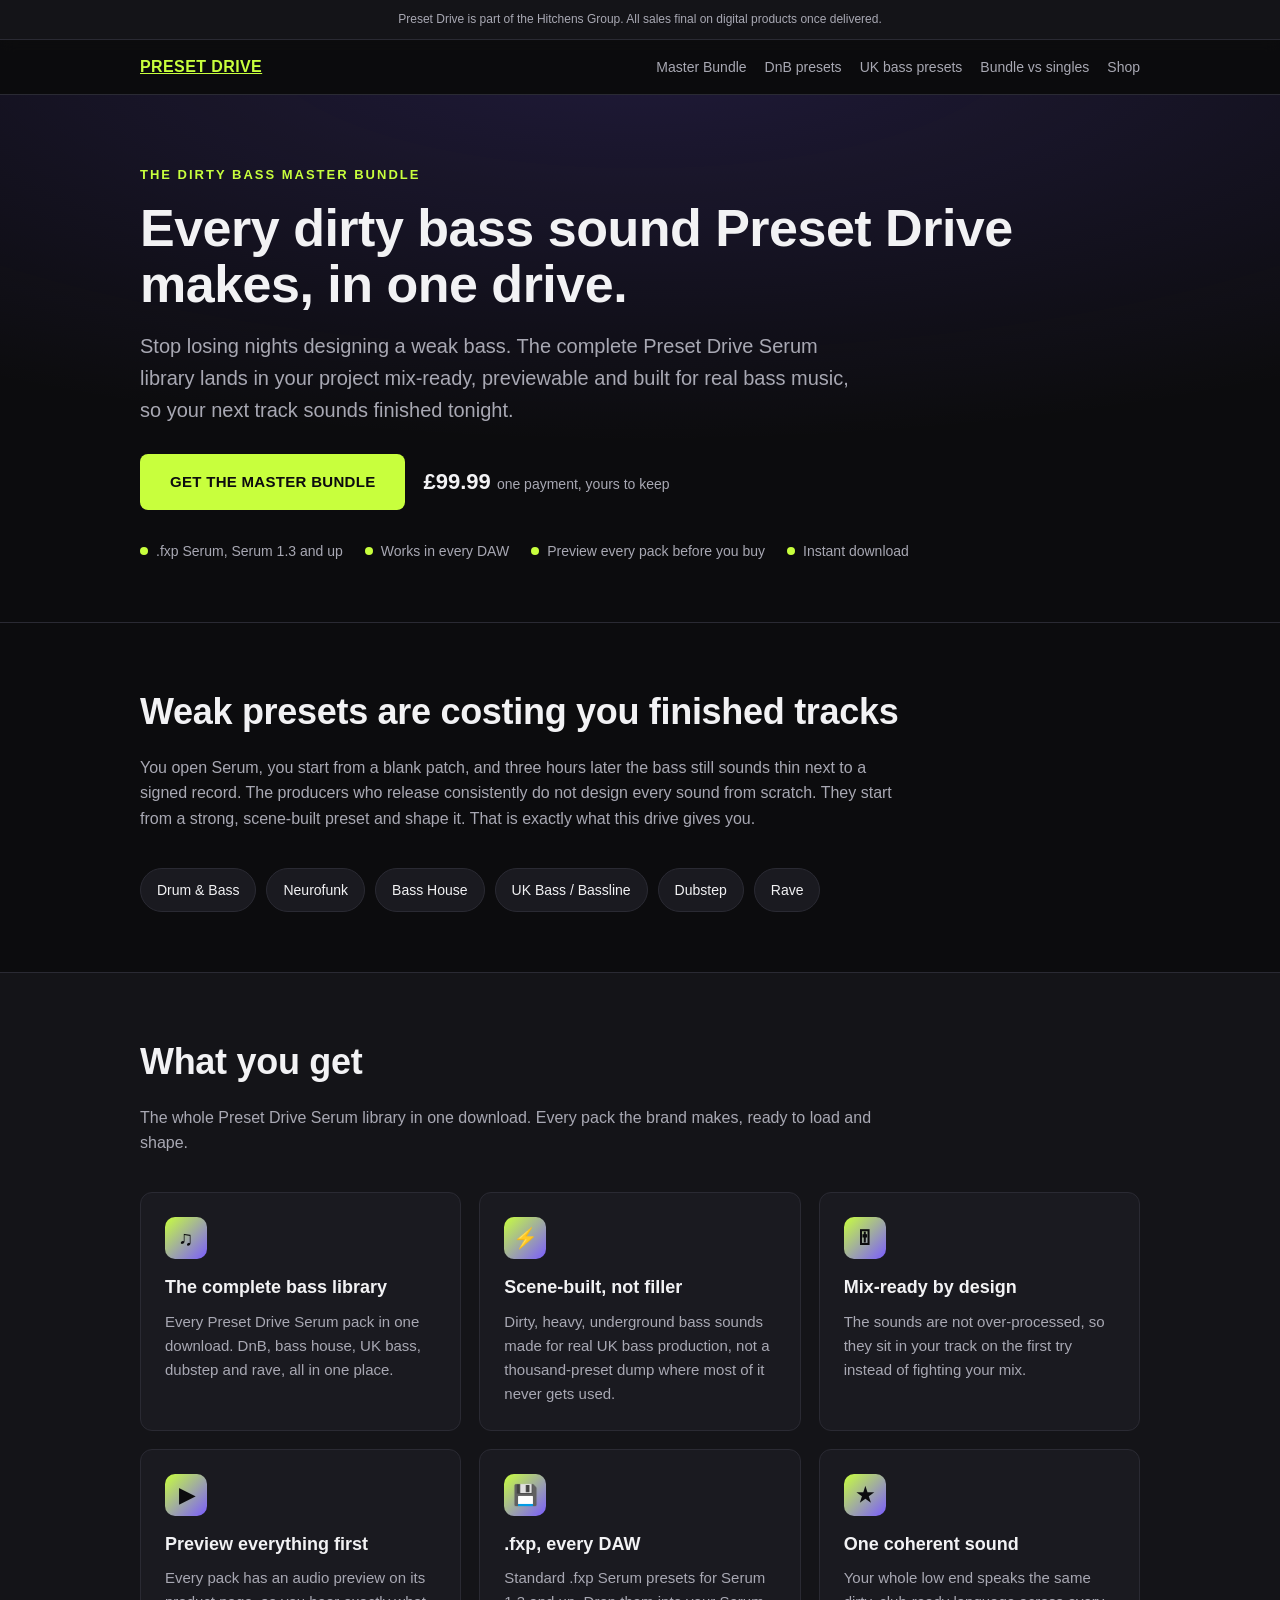
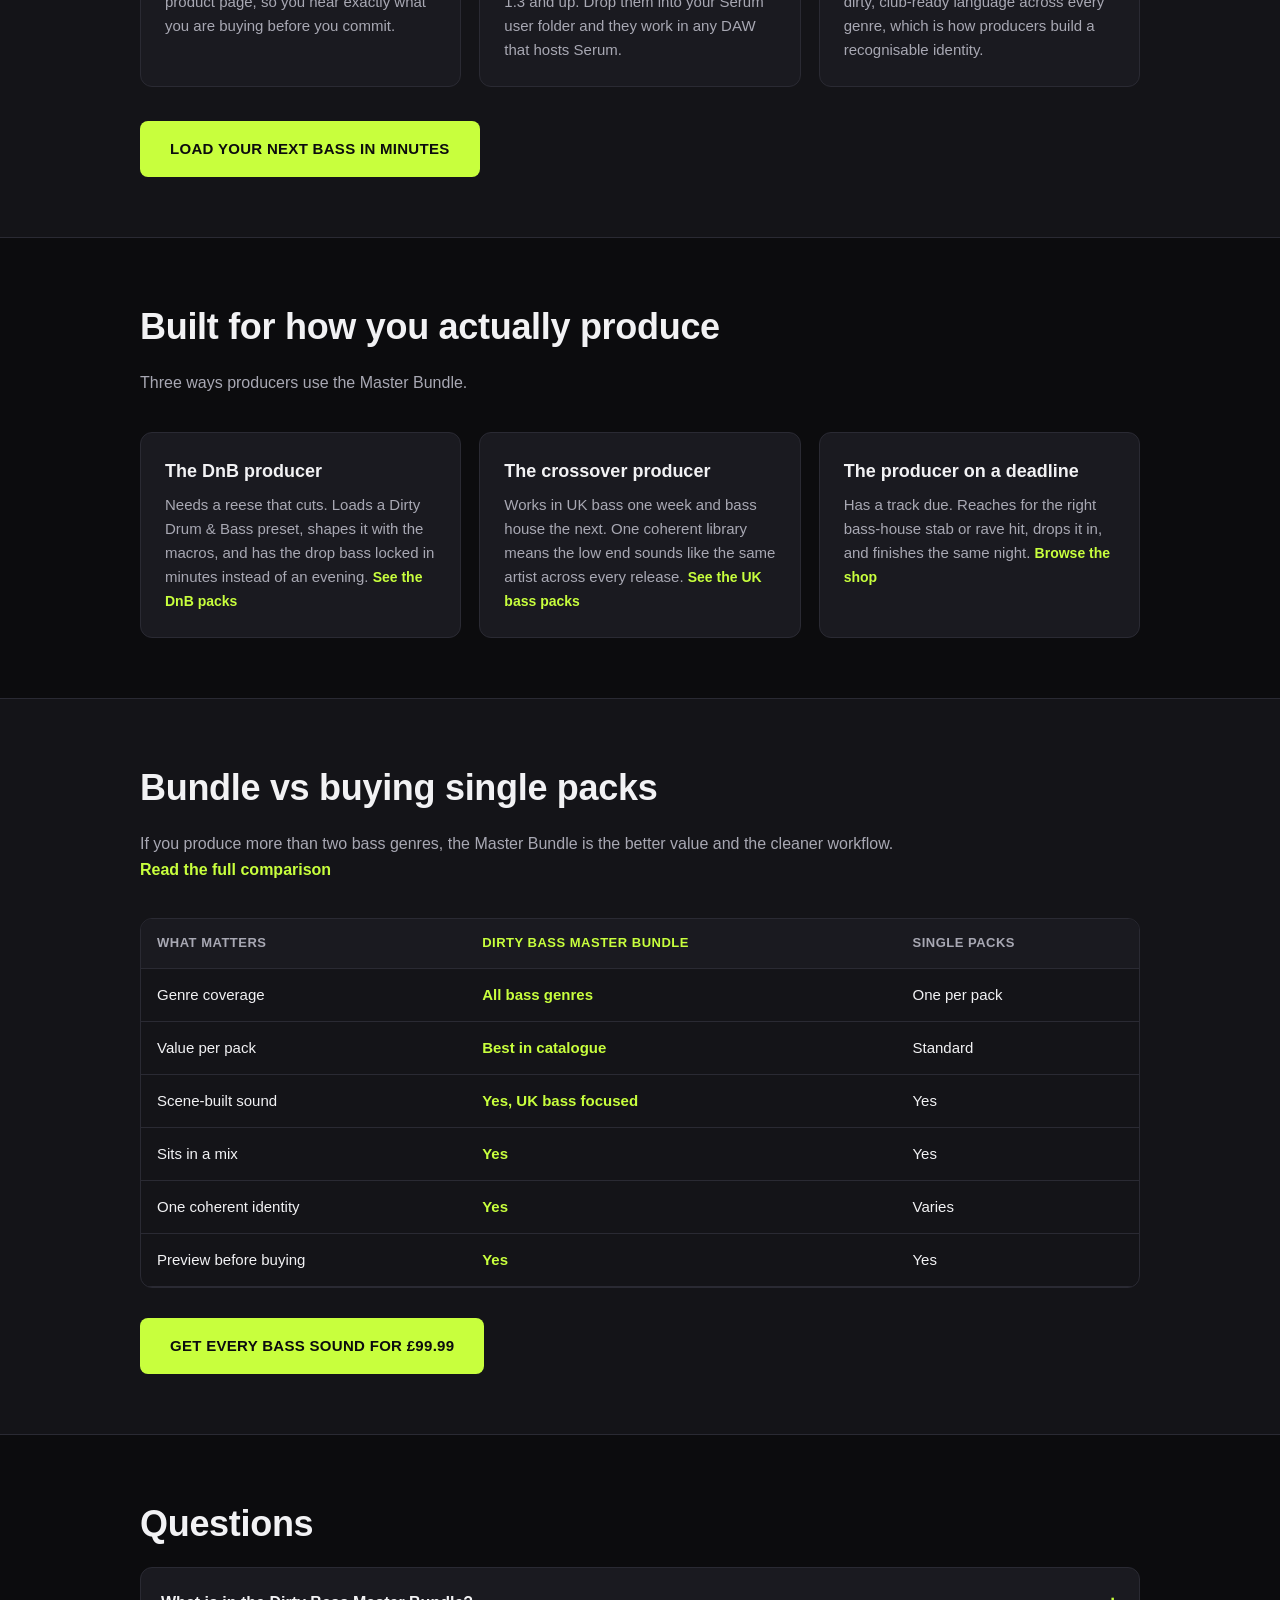
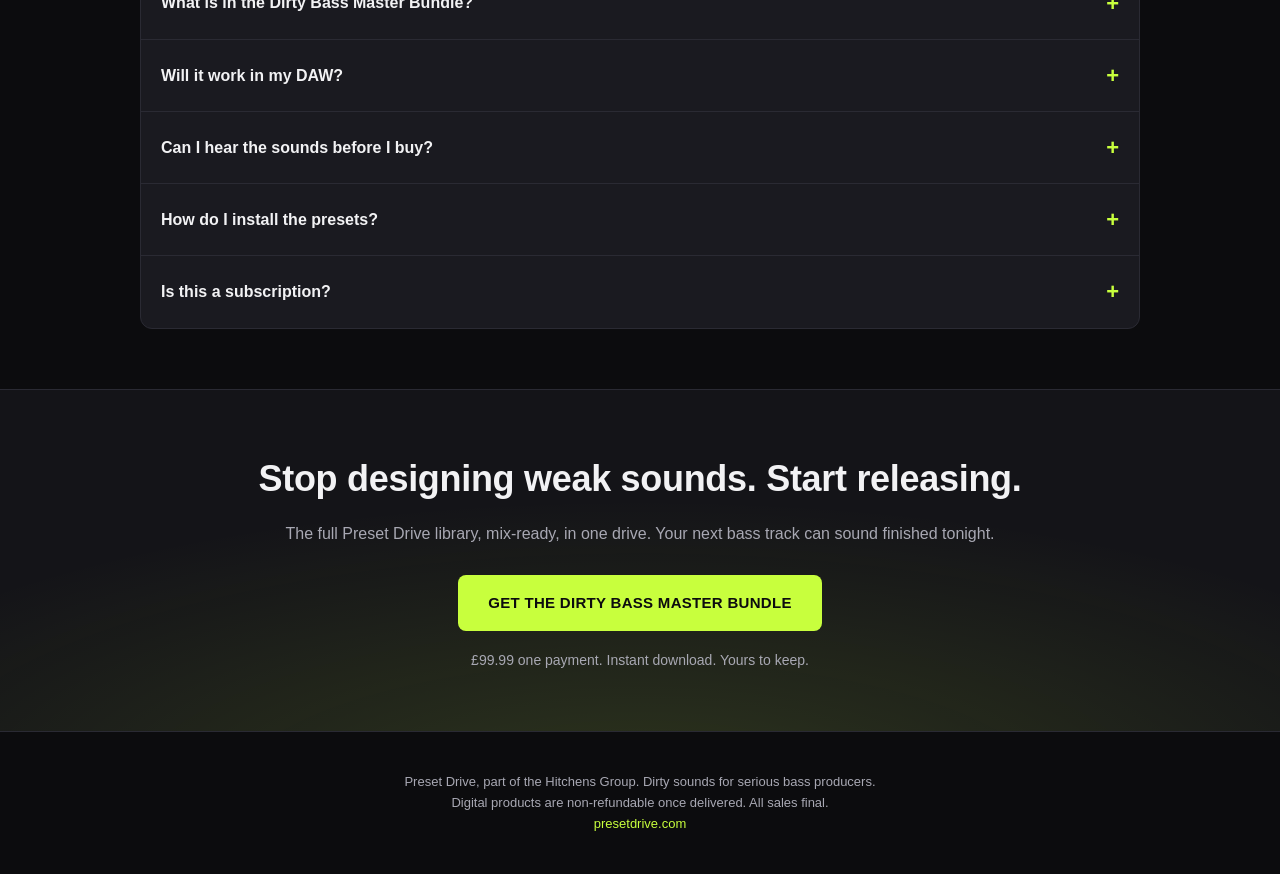
==== index.html @ ef48118b "Preset Drive bass presets content site Static marketing pages driving high-intent traffic to presetd" ====
<!DOCTYPE html>
<html lang="en">
<head>
<meta charset="UTF-8">
<meta name="viewport" content="width=device-width, initial-scale=1.0">
<title>Dirty Bass Master Bundle | Every Preset Drive Serum Sound in One Drive</title>
<meta name="description" content="The complete Preset Drive Serum library in one download. Dirty bass for DnB, bass house, UK bass, dubstep and rave. Mix-ready, previewable, .fxp, every DAW.">
<link rel="canonical" href="https://presetdrive.com/product/dirty-bass-master-bundle/">
<meta property="og:title" content="Dirty Bass Master Bundle | Every Preset Drive Serum Sound in One Drive">
<meta property="og:description" content="The complete Preset Drive Serum library in one download. Dirty bass for DnB, bass house, UK bass, dubstep and rave.">
<meta property="og:type" content="website">
<style>
  :root{
    --bg:#0c0c0e; --bg2:#141418; --card:#1a1a20; --line:#2a2a33;
    --text:#f2f2f4; --muted:#a8a8b3; --accent:#c8ff3d; --accent2:#7a5cff;
  }
  *{box-sizing:border-box;margin:0;padding:0}
  body{font-family:-apple-system,BlinkMacSystemFont,"Segoe UI",Roboto,Helvetica,Arial,sans-serif;background:var(--bg);color:var(--text);line-height:1.6;-webkit-font-smoothing:antialiased}
  .wrap{max-width:1040px;margin:0 auto;padding:0 20px}
  a{color:inherit}
  .btn{display:inline-block;background:var(--accent);color:#0c0c0e;font-weight:800;text-decoration:none;padding:16px 30px;border-radius:8px;letter-spacing:.3px;text-transform:uppercase;font-size:15px;transition:transform .12s ease, box-shadow .12s ease}
  .btn:hover{transform:translateY(-2px);box-shadow:0 10px 30px rgba(200,255,61,.25)}
  .disclosure{font-size:12px;color:var(--muted);text-align:center;padding:10px 20px;background:var(--bg2);border-bottom:1px solid var(--line)}
  /* nav */
  nav.topnav{position:sticky;top:0;z-index:20;background:rgba(12,12,14,.92);backdrop-filter:blur(8px);border-bottom:1px solid var(--line)}
  nav.topnav .wrap{display:flex;align-items:center;justify-content:space-between;padding:14px 20px;flex-wrap:wrap;gap:10px}
  nav.topnav .brand{font-weight:800;letter-spacing:.4px;color:var(--accent)}
  nav.topnav .links{display:flex;gap:18px;flex-wrap:wrap;font-size:14px}
  nav.topnav .links a{color:var(--muted);text-decoration:none}
  nav.topnav .links a:hover{color:var(--text)}
  /* hero */
  .hero{padding:70px 0 60px;background:radial-gradient(1200px 400px at 50% -10%, rgba(122,92,255,.18), transparent), var(--bg)}
  .eyebrow{color:var(--accent);font-weight:700;letter-spacing:2px;text-transform:uppercase;font-size:13px;margin-bottom:14px}
  h1{font-size:clamp(30px,5vw,52px);line-height:1.08;font-weight:800;letter-spacing:-.5px}
  .sub{color:var(--muted);font-size:clamp(16px,2.2vw,20px);margin:18px 0 28px;max-width:720px}
  .cta-row{display:flex;gap:14px;flex-wrap:wrap;align-items:center}
  .price{font-size:22px;font-weight:800;margin-left:4px}
  .price small{color:var(--muted);font-weight:500;font-size:14px}
  .trustbar{display:flex;gap:22px;flex-wrap:wrap;margin-top:30px;color:var(--muted);font-size:14px}
  .trustbar span{display:flex;align-items:center;gap:8px}
  .dot{width:8px;height:8px;border-radius:50%;background:var(--accent)}
  /* sections */
  section{padding:60px 0;border-top:1px solid var(--line)}
  .alt{background:var(--bg2)}
  h2{font-size:clamp(24px,3.5vw,36px);font-weight:800;letter-spacing:-.3px;margin-bottom:14px}
  .lead{color:var(--muted);max-width:760px;margin-bottom:36px}
  /* feature grid */
  .grid{display:grid;grid-template-columns:repeat(auto-fit,minmax(260px,1fr));gap:18px}
  .feat{background:var(--card);border:1px solid var(--line);border-radius:12px;padding:24px}
  .ico{width:42px;height:42px;border-radius:10px;background:linear-gradient(135deg,var(--accent),var(--accent2));display:flex;align-items:center;justify-content:center;font-size:20px;font-weight:900;color:#0c0c0e;margin-bottom:14px}
  .feat h3{font-size:18px;margin-bottom:8px}
  .feat p{color:var(--muted);font-size:15px}
  .feat a{color:var(--accent);text-decoration:none;font-weight:700;font-size:14px}
  /* genre chips */
  .chips{display:flex;gap:10px;flex-wrap:wrap;margin-top:24px}
  .chip{border:1px solid var(--line);background:var(--card);padding:10px 16px;border-radius:30px;font-size:14px;color:var(--text);text-decoration:none}
  .chip:hover{border-color:var(--accent)}
  /* table */
  .tablewrap{overflow-x:auto;border:1px solid var(--line);border-radius:12px}
  table{width:100%;border-collapse:collapse;min-width:520px}
  th,td{padding:14px 16px;text-align:left;border-bottom:1px solid var(--line);font-size:15px}
  th{background:var(--card);font-size:13px;text-transform:uppercase;letter-spacing:.5px;color:var(--muted)}
  .rec{color:var(--accent);font-weight:800}
  td.tick{color:var(--accent);font-weight:800}
  /* faq */
  .faq{border:1px solid var(--line);border-radius:12px;overflow:hidden;background:var(--card)}
  details{border-bottom:1px solid var(--line)}
  details:last-child{border-bottom:none}
  summary{cursor:pointer;padding:18px 20px;font-weight:700;list-style:none;display:flex;justify-content:space-between;align-items:center}
  summary::-webkit-details-marker{display:none}
  summary::after{content:"+";color:var(--accent);font-size:22px;font-weight:800}
  details[open] summary::after{content:"-"}
  details .ans{padding:0 20px 18px;color:var(--muted)}
  .who{color:var(--muted);font-size:14px}
  /* final */
  .final{text-align:center;background:radial-gradient(900px 300px at 50% 120%, rgba(200,255,61,.14), transparent), var(--bg2)}
  footer{padding:40px 0;border-top:1px solid var(--line);color:var(--muted);font-size:13px;text-align:center}
</style>
</head>
<body>

<div class="disclosure">Preset Drive is part of the Hitchens Group. All sales final on digital products once delivered.</div>

<nav class="topnav">
  <div class="wrap">
    <a class="brand" href="index.html">PRESET DRIVE</a>
    <div class="links">
      <a href="index.html">Master Bundle</a>
      <a href="dnb-presets.html">DnB presets</a>
      <a href="uk-bass-presets.html">UK bass presets</a>
      <a href="bundle-vs-singles.html">Bundle vs singles</a>
      <a href="https://presetdrive.com/?utm_source=ghpages&amp;utm_medium=content" target="_blank" rel="noopener">Shop</a>
    </div>
  </div>
</nav>

<header class="hero">
  <div class="wrap">
    <div class="eyebrow">The Dirty Bass Master Bundle</div>
    <h1>Every dirty bass sound Preset Drive makes, in one drive.</h1>
    <p class="sub">Stop losing nights designing a weak bass. The complete Preset Drive Serum library lands in your project mix-ready, previewable and built for real bass music, so your next track sounds finished tonight.</p>
    <div class="cta-row">
      <a class="btn" href="https://presetdrive.com/product/dirty-bass-master-bundle/?utm_source=ghpages&amp;utm_medium=content" target="_blank" rel="noopener">Get the Master Bundle</a>
      <span class="price">&pound;99.99 <small>one payment, yours to keep</small></span>
    </div>
    <div class="trustbar">
      <span><span class="dot"></span>.fxp Serum, Serum 1.3 and up</span>
      <span><span class="dot"></span>Works in every DAW</span>
      <span><span class="dot"></span>Preview every pack before you buy</span>
      <span><span class="dot"></span>Instant download</span>
    </div>
  </div>
</header>

<section>
  <div class="wrap">
    <h2>Weak presets are costing you finished tracks</h2>
    <p class="lead">You open Serum, you start from a blank patch, and three hours later the bass still sounds thin next to a signed record. The producers who release consistently do not design every sound from scratch. They start from a strong, scene-built preset and shape it. That is exactly what this drive gives you.</p>
    <div class="chips">
      <a class="chip" href="dnb-presets.html">Drum &amp; Bass</a>
      <a class="chip" href="dnb-presets.html">Neurofunk</a>
      <a class="chip" href="uk-bass-presets.html">Bass House</a>
      <a class="chip" href="uk-bass-presets.html">UK Bass / Bassline</a>
      <a class="chip" href="https://presetdrive.com/?utm_source=ghpages&amp;utm_medium=content" target="_blank" rel="noopener">Dubstep</a>
      <a class="chip" href="https://presetdrive.com/?utm_source=ghpages&amp;utm_medium=content" target="_blank" rel="noopener">Rave</a>
    </div>
  </div>
</section>

<section class="alt">
  <div class="wrap">
    <h2>What you get</h2>
    <p class="lead">The whole Preset Drive Serum library in one download. Every pack the brand makes, ready to load and shape.</p>
    <div class="grid">
      <div class="feat"><div class="ico">&#9835;</div><h3>The complete bass library</h3><p>Every Preset Drive Serum pack in one download. DnB, bass house, UK bass, dubstep and rave, all in one place.</p></div>
      <div class="feat"><div class="ico">&#9889;</div><h3>Scene-built, not filler</h3><p>Dirty, heavy, underground bass sounds made for real UK bass production, not a thousand-preset dump where most of it never gets used.</p></div>
      <div class="feat"><div class="ico">&#127898;</div><h3>Mix-ready by design</h3><p>The sounds are not over-processed, so they sit in your track on the first try instead of fighting your mix.</p></div>
      <div class="feat"><div class="ico">&#9654;</div><h3>Preview everything first</h3><p>Every pack has an audio preview on its product page, so you hear exactly what you are buying before you commit.</p></div>
      <div class="feat"><div class="ico">&#128190;</div><h3>.fxp, every DAW</h3><p>Standard .fxp Serum presets for Serum 1.3 and up. Drop them into your Serum user folder and they work in any DAW that hosts Serum.</p></div>
      <div class="feat"><div class="ico">&#9733;</div><h3>One coherent sound</h3><p>Your whole low end speaks the same dirty, club-ready language across every genre, which is how producers build a recognisable identity.</p></div>
    </div>
    <div style="margin-top:34px"><a class="btn" href="https://presetdrive.com/product/dirty-bass-master-bundle/?utm_source=ghpages&amp;utm_medium=content" target="_blank" rel="noopener">Load your next bass in minutes</a></div>
  </div>
</section>

<section>
  <div class="wrap">
    <h2>Built for how you actually produce</h2>
    <p class="lead">Three ways producers use the Master Bundle.</p>
    <div class="grid">
      <div class="feat"><h3>The DnB producer</h3><p>Needs a reese that cuts. Loads a Dirty Drum &amp; Bass preset, shapes it with the macros, and has the drop bass locked in minutes instead of an evening. <a href="dnb-presets.html">See the DnB packs</a></p></div>
      <div class="feat"><h3>The crossover producer</h3><p>Works in UK bass one week and bass house the next. One coherent library means the low end sounds like the same artist across every release. <a href="uk-bass-presets.html">See the UK bass packs</a></p></div>
      <div class="feat"><h3>The producer on a deadline</h3><p>Has a track due. Reaches for the right bass-house stab or rave hit, drops it in, and finishes the same night. <a href="https://presetdrive.com/?utm_source=ghpages&amp;utm_medium=content" target="_blank" rel="noopener">Browse the shop</a></p></div>
    </div>
  </div>
</section>

<section class="alt">
  <div class="wrap">
    <h2>Bundle vs buying single packs</h2>
    <p class="lead">If you produce more than two bass genres, the Master Bundle is the better value and the cleaner workflow. <a href="bundle-vs-singles.html" style="color:var(--accent);text-decoration:none;font-weight:700">Read the full comparison</a></p>
    <div class="tablewrap">
      <table>
        <tr><th>What matters</th><th class="rec">Dirty Bass Master Bundle</th><th>Single packs</th></tr>
        <tr><td>Genre coverage</td><td class="tick">All bass genres</td><td>One per pack</td></tr>
        <tr><td>Value per pack</td><td class="tick">Best in catalogue</td><td>Standard</td></tr>
        <tr><td>Scene-built sound</td><td class="tick">Yes, UK bass focused</td><td>Yes</td></tr>
        <tr><td>Sits in a mix</td><td class="tick">Yes</td><td>Yes</td></tr>
        <tr><td>One coherent identity</td><td class="tick">Yes</td><td>Varies</td></tr>
        <tr><td>Preview before buying</td><td class="tick">Yes</td><td>Yes</td></tr>
      </table>
    </div>
    <div style="margin-top:30px"><a class="btn" href="https://presetdrive.com/product/dirty-bass-master-bundle/?utm_source=ghpages&amp;utm_medium=content" target="_blank" rel="noopener">Get every bass sound for &pound;99.99</a></div>
  </div>
</section>

<section>
  <div class="wrap">
    <h2>Questions</h2>
    <div class="faq">
      <details><summary>What is in the Dirty Bass Master Bundle?</summary><div class="ans">Every Preset Drive Serum pack in one download, covering DnB, bass house, UK bass and bassline, dubstep and rave.</div></details>
      <details><summary>Will it work in my DAW?</summary><div class="ans">Yes. These are .fxp Serum presets and run in any DAW that hosts Serum, including FL Studio, Ableton, Logic, Cubase, Reaper and Bitwig. You need Serum 1.3 or newer.</div></details>
      <details><summary>Can I hear the sounds before I buy?</summary><div class="ans">Yes. Every pack has an audio preview on its product page so you know exactly what you are getting.</div></details>
      <details><summary>How do I install the presets?</summary><div class="ans">Download the bundle, unzip it, and drop the .fxp files into your Serum user presets folder. They show up in Serum straight away.</div></details>
      <details><summary>Is this a subscription?</summary><div class="ans">No. It is one payment and the library is yours to keep. All sales are final on digital products once delivered.</div></details>
    </div>
  </div>
</section>

<section class="final">
  <div class="wrap">
    <h2>Stop designing weak sounds. Start releasing.</h2>
    <p class="lead" style="margin:0 auto 28px">The full Preset Drive library, mix-ready, in one drive. Your next bass track can sound finished tonight.</p>
    <a class="btn" href="https://presetdrive.com/product/dirty-bass-master-bundle/?utm_source=ghpages&amp;utm_medium=content" target="_blank" rel="noopener">Get the Dirty Bass Master Bundle</a>
    <p class="who" style="margin-top:18px">&pound;99.99 one payment. Instant download. Yours to keep.</p>
  </div>
</section>

<footer>
  <div class="wrap">
    Preset Drive, part of the Hitchens Group. Dirty sounds for serious bass producers.<br>
    Digital products are non-refundable once delivered. All sales final.<br>
    <a href="https://presetdrive.com/?utm_source=ghpages&amp;utm_medium=content" target="_blank" rel="noopener" style="color:var(--accent);text-decoration:none">presetdrive.com</a>
  </div>
</footer>

</body>
</html>
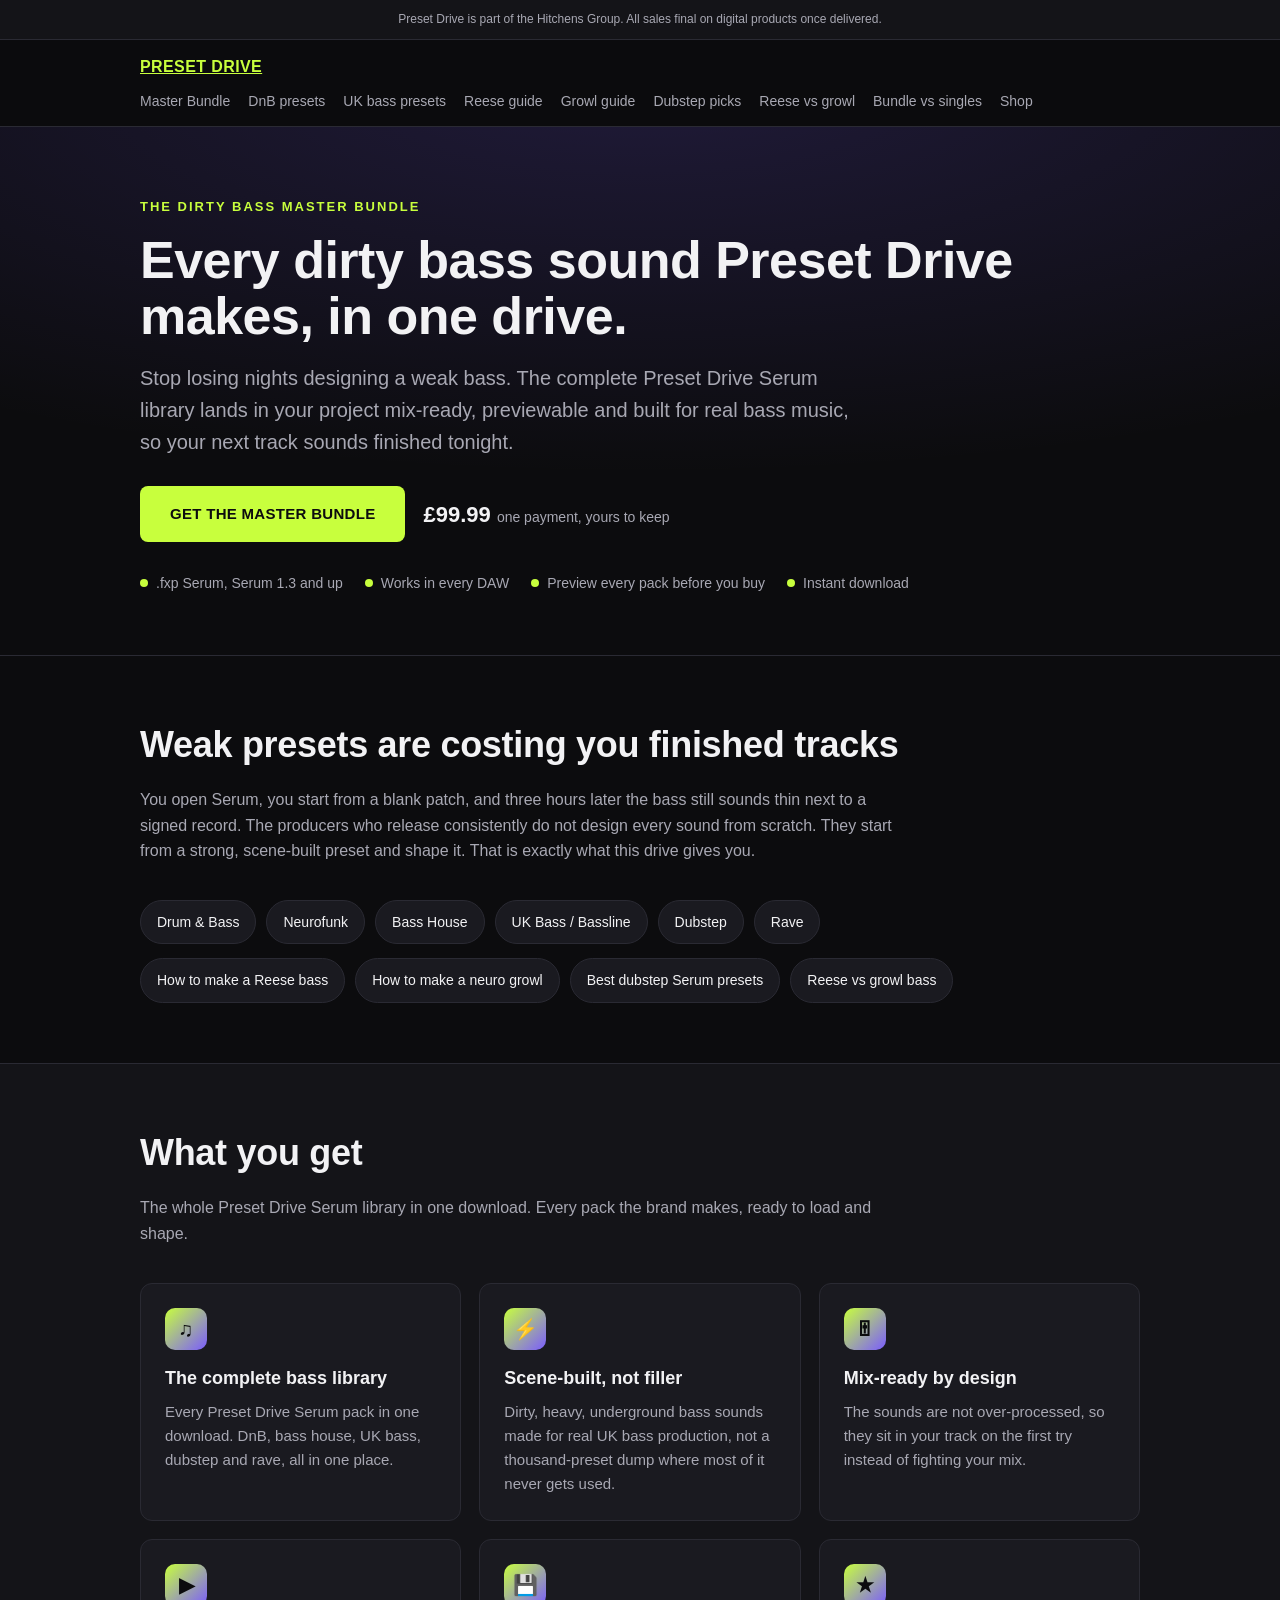
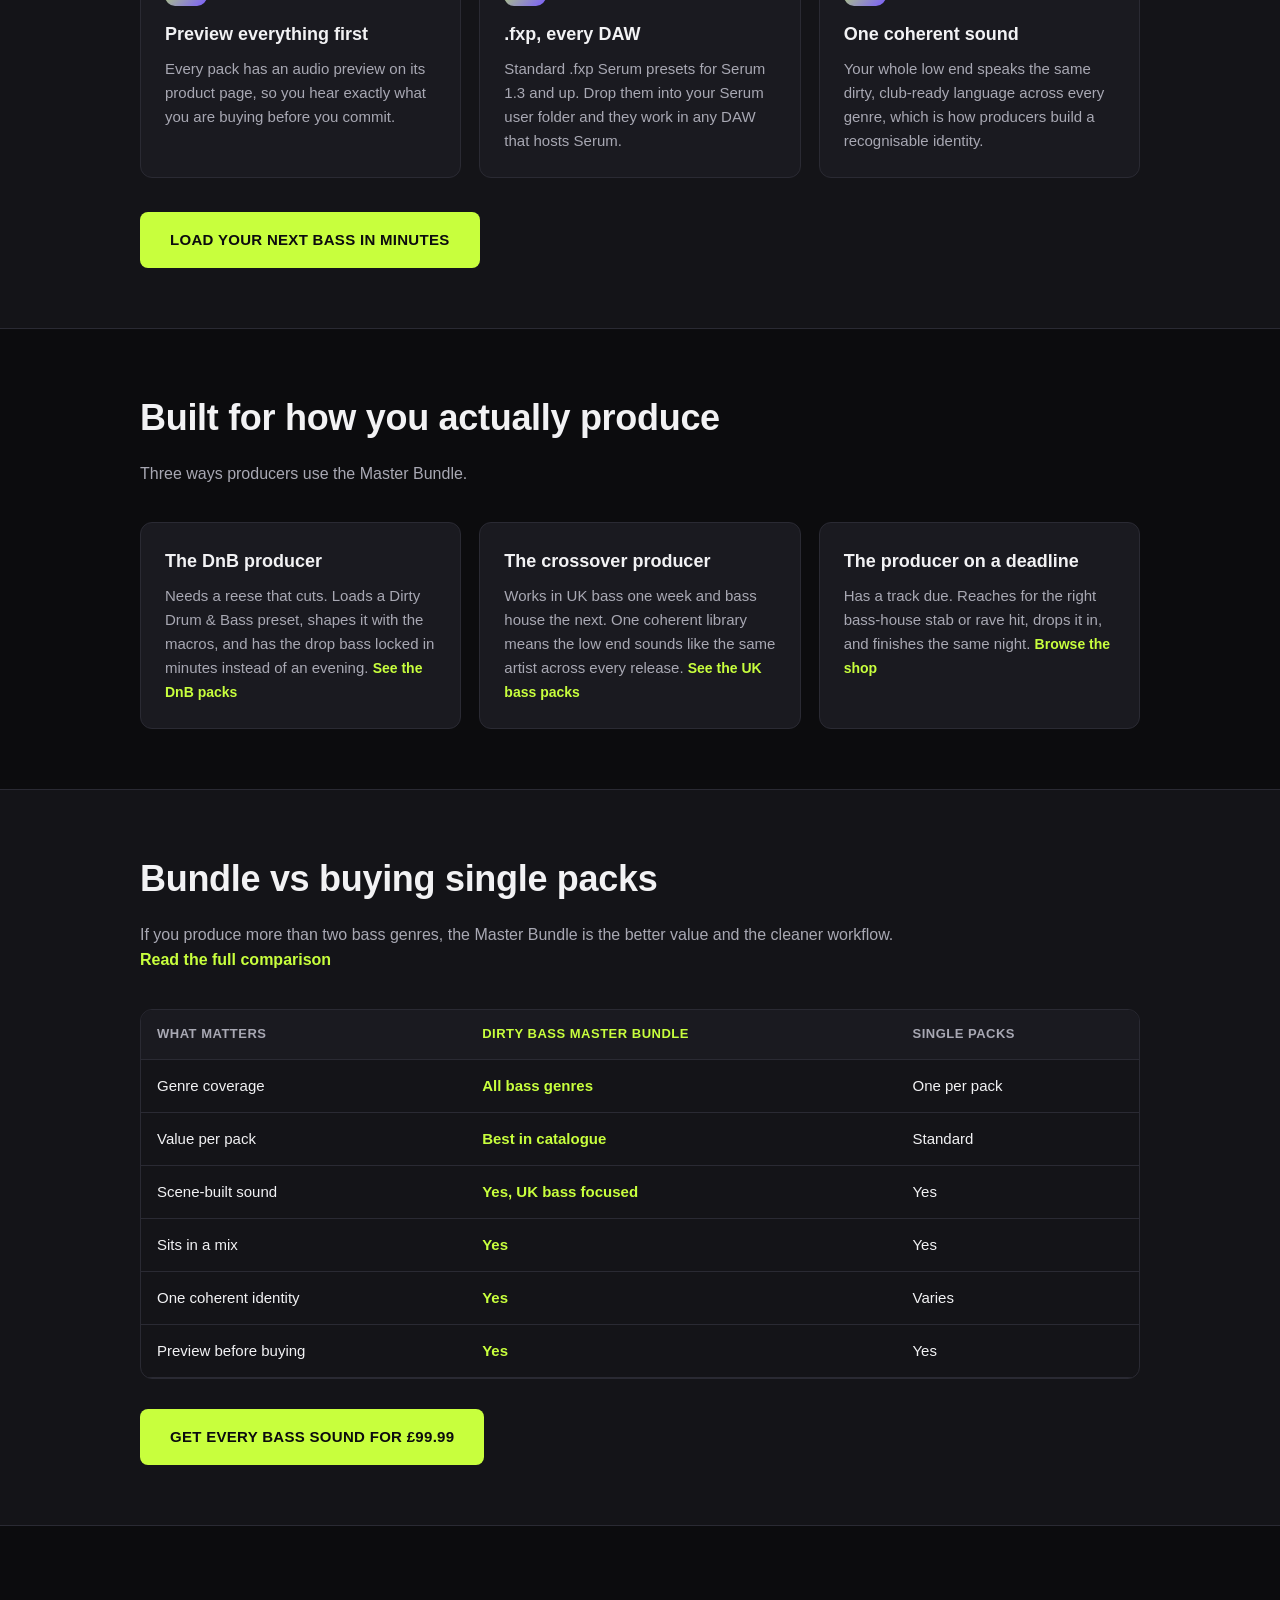
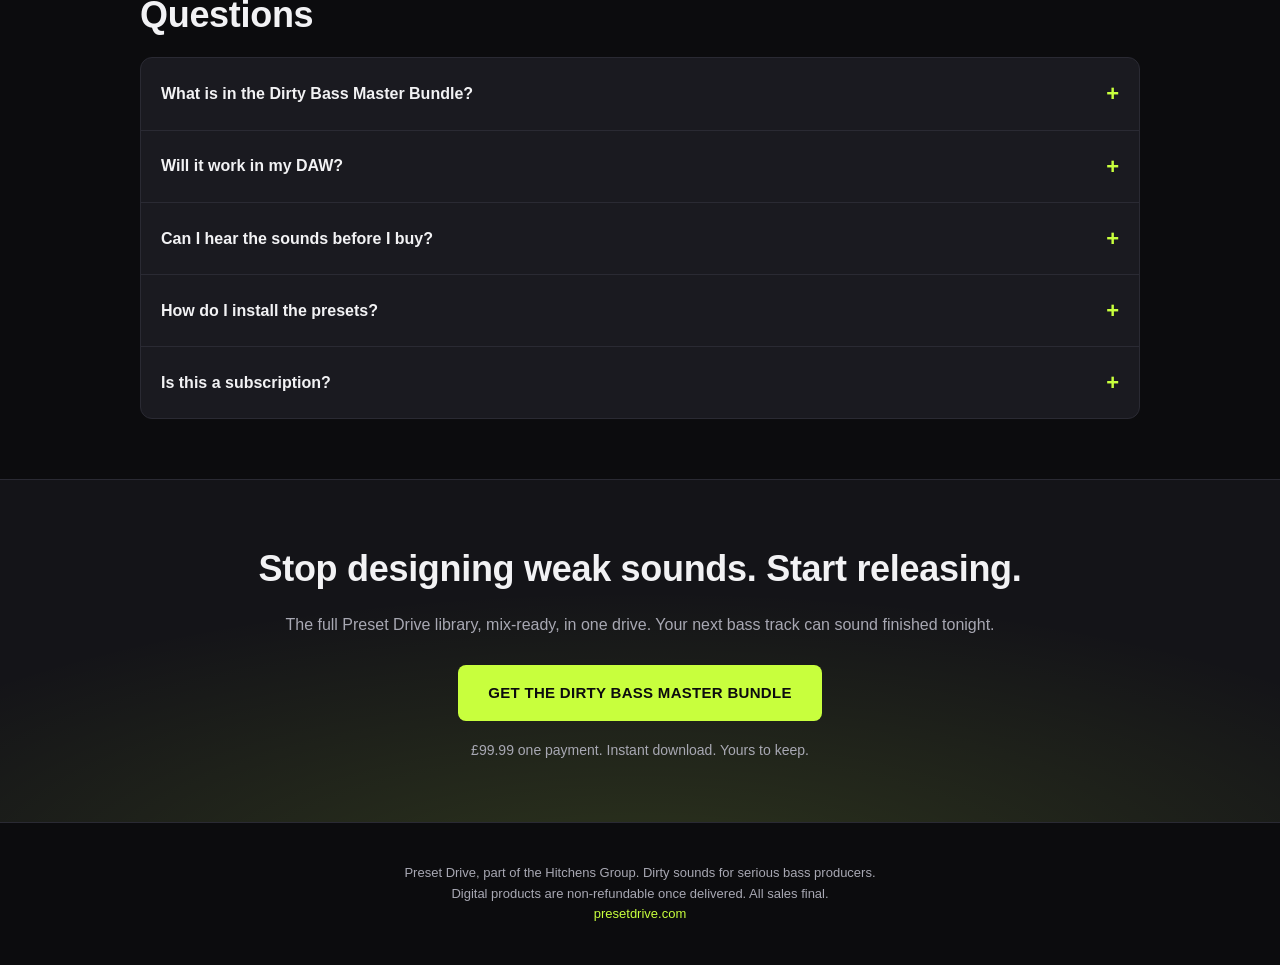
==== commit 032ccf1b: "Add 4 SEO blog pages: Reese how-to, neuro growl how-to, dubstep listicle, Reese vs growl comparison " ====
--- a/index.html
+++ b/index.html
@@ -88,6 +88,10 @@
       <a href="index.html">Master Bundle</a>
       <a href="dnb-presets.html">DnB presets</a>
       <a href="uk-bass-presets.html">UK bass presets</a>
+      <a href="how-to-reese-bass-serum.html">Reese guide</a>
+      <a href="how-to-neuro-growl-bass-serum.html">Growl guide</a>
+      <a href="best-serum-presets-dubstep.html">Dubstep picks</a>
+      <a href="reese-bass-vs-growl-bass-serum.html">Reese vs growl</a>
       <a href="bundle-vs-singles.html">Bundle vs singles</a>
       <a href="https://presetdrive.com/?utm_source=ghpages&amp;utm_medium=content" target="_blank" rel="noopener">Shop</a>
     </div>
@@ -123,6 +127,12 @@
       <a class="chip" href="uk-bass-presets.html">UK Bass / Bassline</a>
       <a class="chip" href="https://presetdrive.com/?utm_source=ghpages&amp;utm_medium=content" target="_blank" rel="noopener">Dubstep</a>
       <a class="chip" href="https://presetdrive.com/?utm_source=ghpages&amp;utm_medium=content" target="_blank" rel="noopener">Rave</a>
+    </div>
+    <div class="chips" style="margin-top:14px">
+      <a class="chip" href="how-to-reese-bass-serum.html">How to make a Reese bass</a>
+      <a class="chip" href="how-to-neuro-growl-bass-serum.html">How to make a neuro growl</a>
+      <a class="chip" href="best-serum-presets-dubstep.html">Best dubstep Serum presets</a>
+      <a class="chip" href="reese-bass-vs-growl-bass-serum.html">Reese vs growl bass</a>
     </div>
   </div>
 </section>
